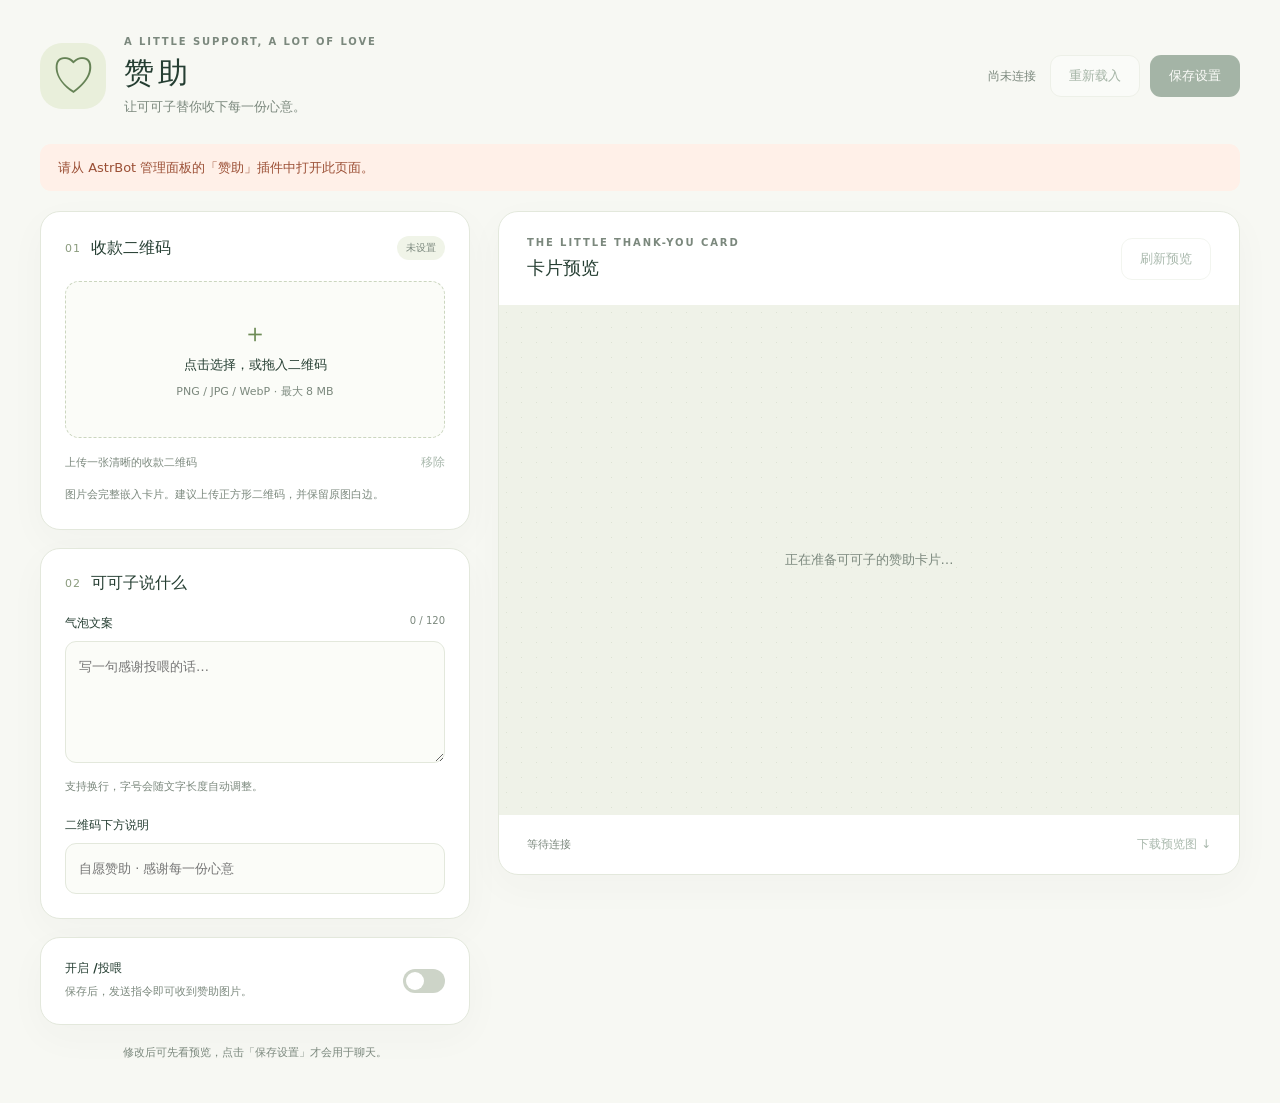
==== pages/settings/index.html @ b1eaca6d "feat: 新增可可子赞助图片与配置预览 支持 /投喂 返回赞助卡片，使用用户参考图生成透明角色，完整嵌入付款二维码并支持气泡文案配置。提供兼容 Pages 与 Views 的管理页面，上传和预览使用" ====
<!doctype html>
<html lang="zh-CN">
<head>
  <meta charset="UTF-8" />
  <meta name="viewport" content="width=device-width,initial-scale=1" />
  <title>赞助设置</title>
  <link rel="stylesheet" href="./style.css" />
</head>
<body>
  <main>
    <header>
      <div class="brand"><span class="brand-mark" aria-hidden="true">♡</span><div><p class="eyebrow">A LITTLE SUPPORT, A LOT OF LOVE</p><h1>赞助</h1><p class="subtitle">让可可子替你收下每一份心意。</p></div></div>
      <div class="header-actions"><span id="save-state" class="state">正在连接…</span><button id="reload" type="button" class="secondary">重新载入</button><button id="confirm-reload" type="button" class="secondary" hidden>放弃修改并载入</button><button id="save" type="button" disabled>保存设置</button></div>
    </header>
    <div id="notice" class="notice" role="status" aria-live="polite" hidden></div>
    <div class="layout">
      <form id="settings-form" class="controls" novalidate>
        <section class="panel">
          <div class="section-heading"><span class="step">01</span><h2>收款二维码</h2><span id="qr-state" class="tag">未设置</span></div>
          <label class="upload-zone" id="drop-zone" for="qr-file"><span class="upload-icon" aria-hidden="true">＋</span><strong>点击选择，或拖入二维码</strong><span>PNG / JPG / WebP · 最大 8 MB</span><input id="qr-file" type="file" accept="image/png,image/jpeg,image/webp" /></label>
          <div class="file-info"><span id="file-name">上传一张清晰的收款二维码</span><button type="button" id="remove-qr" class="text-button" disabled>移除</button></div>
          <p class="hint">图片会完整嵌入卡片。建议上传正方形二维码，并保留原图白边。</p>
        </section>
        <section class="panel">
          <div class="section-heading"><span class="step">02</span><h2>可可子说什么</h2></div>
          <label for="bubble-text">气泡文案 <span id="text-count" class="counter">0 / 120</span></label>
          <textarea id="bubble-text" rows="4" maxlength="120" placeholder="写一句感谢投喂的话…"></textarea>
          <p class="hint">支持换行，字号会随文字长度自动调整。</p>
          <label for="footer-text" class="spaced">二维码下方说明</label>
          <input id="footer-text" type="text" maxlength="32" placeholder="自愿赞助 · 感谢每一份心意" />
        </section>
        <section class="panel compact">
          <div><label for="enabled" class="toggle-title">开启 /投喂</label><p class="hint">保存后，发送指令即可收到赞助图片。</p></div>
          <label class="switch"><input id="enabled" type="checkbox" /><span></span></label>
        </section>
        <p class="local-note">修改后可先看预览，点击「保存设置」才会用于聊天。</p>
      </form>
      <section class="preview-panel" aria-labelledby="preview-title">
        <div class="preview-heading"><div><p class="eyebrow">THE LITTLE THANK-YOU CARD</p><h2 id="preview-title">卡片预览</h2></div><button id="refresh-preview" type="button" class="secondary" disabled>刷新预览</button></div>
        <div class="preview-stage"><div id="preview-empty">正在准备可可子的赞助卡片…</div><img id="preview-image" alt="赞助卡片预览" hidden /></div>
        <div class="preview-footer"><span id="preview-state" role="status">等待连接</span><button id="download" type="button" class="text-button" disabled>下载预览图 ↓</button></div>
      </section>
    </div>
  </main>
  <script type="module" src="./app.js"></script>
</body>
</html>
---- pages/settings/style.css ----
:root{font-family:"Microsoft YaHei","PingFang SC",system-ui,sans-serif;color:#253e32;background:#f7f8f3;font-synthesis:none;--surface:#fff;--border:#e3e8dc;--muted:#7b887d;--accent:#42644a;--soft:#f0f4e8;--input:#fbfcf8;--shadow:0 12px 38px #314c3b08;color-scheme:light}
*{box-sizing:border-box}body{margin:0}main{max-width:1320px;margin:auto;padding:36px 40px 40px}header{display:flex;align-items:center;justify-content:space-between;gap:24px;margin-bottom:28px}.brand{display:flex;gap:18px;align-items:center}.brand-mark{display:grid;place-items:center;width:66px;height:66px;border-radius:22px;background:#e9efdb;color:#658255;font-size:45px;font-family:serif}.eyebrow{font-size:10px;letter-spacing:1.9px;font-weight:650;color:var(--muted);margin:0 0 8px}h1{font-size:30px;line-height:1.2;margin:0 0 7px;font-weight:650;letter-spacing:4px}.subtitle{color:var(--muted);margin:0;font-size:13px}.header-actions{display:flex;align-items:center;gap:10px}button{border:1px solid transparent;background:var(--accent);color:white;font:inherit;font-size:13px;padding:11px 18px;border-radius:11px;cursor:pointer;white-space:nowrap;transition:.15s}button:hover{filter:brightness(.95);transform:translateY(-1px)}button:disabled{opacity:.45;cursor:default;transform:none}.secondary{color:var(--accent);border-color:var(--border);background:var(--surface)}.state{color:var(--muted);font-size:12px;margin-right:4px}.state.dirty{color:#a57d2c}.layout{display:grid;grid-template-columns:minmax(300px,430px) minmax(340px,1fr);gap:28px;align-items:start}.controls{display:flex;flex-direction:column;gap:18px}.panel,.preview-panel{background:var(--surface);border:1px solid var(--border);border-radius:20px;box-shadow:var(--shadow)}.panel{padding:24px}.section-heading{display:flex;align-items:center;gap:10px;margin-bottom:21px}h2{font-size:16px;font-weight:650;margin:0}.step{font-size:11px;letter-spacing:1px;color:#8a9b7d}.tag{margin-left:auto;font-size:10px;border-radius:20px;padding:5px 9px;color:var(--muted);background:var(--soft)}.tag.ready{color:#4c704e}.upload-zone{display:flex;flex-direction:column;align-items:center;justify-content:center;gap:10px;min-height:157px;border:1.5px dashed #cbd6bf;border-radius:14px;background:var(--input);cursor:pointer;text-align:center}.upload-zone:hover,.upload-zone.dragging{border-color:#73935b;background:var(--soft)}.upload-icon{font-size:26px;line-height:1;color:#6e8c57}.upload-zone strong{font-size:13px;font-weight:550}.upload-zone>span:last-of-type{font-size:11px;color:var(--muted)}.upload-zone input{position:absolute;width:1px;height:1px;opacity:0}.upload-zone:focus-within{outline:2px solid #8ba46d;outline-offset:3px}.file-info{display:flex;align-items:center;gap:12px;margin-top:12px;min-width:0}.file-info>span{color:var(--muted);font-size:11px;white-space:nowrap;text-overflow:ellipsis;overflow:hidden;flex:1}.text-button{border:0;background:none;color:var(--accent);padding:4px 0;font-size:12px}.hint{color:var(--muted);font-size:11px;line-height:1.8;margin:10px 0 0}label:not(.upload-zone):not(.switch){display:block;font-size:12px;font-weight:550;margin-bottom:9px}.counter{float:right;color:var(--muted);font-size:10px;font-weight:400}textarea,input[type=text]{width:100%;border:1px solid var(--border);border-radius:11px;background:var(--input);padding:13px;color:inherit;font:inherit;font-size:13px;line-height:1.8;resize:vertical}textarea:focus,input:focus{outline:2px solid #a4b98b66;border-color:#a4b98b}.spaced{margin-top:20px}.compact{display:flex;justify-content:space-between;align-items:center;padding:22px 24px;gap:15px}.compact .hint{margin:0}.toggle-title{margin-bottom:5px!important}.switch{position:relative;display:block;width:42px;height:24px;flex-shrink:0}.switch input{position:absolute;opacity:0}.switch span{display:block;border-radius:20px;width:42px;height:24px;background:#cdd4c8;cursor:pointer}.switch span:after{content:"";position:absolute;top:3px;left:3px;height:18px;width:18px;background:white;border-radius:100%;transition:.2s}.switch input:checked+span{background:var(--accent)}.switch input:checked+span:after{transform:translateX(18px)}.switch input:focus-visible+span{outline:2px solid #8ba46d;outline-offset:3px}.local-note{font-size:11px;color:var(--muted);text-align:center;margin:0;line-height:1.8}.preview-panel{overflow:hidden;position:sticky;top:20px}.preview-heading{display:flex;align-items:center;justify-content:space-between;gap:16px;padding:25px 28px}.preview-heading h2{font-size:18px}.preview-stage{display:grid;place-items:center;min-height:510px;background-color:#eff2e8;background-image:radial-gradient(#bcc8af60 .8px,transparent .8px);background-size:15px 15px;padding:26px}.preview-stage img{display:block;width:min(100%,400px);height:auto;border-radius:10px;box-shadow:0 14px 35px #34463020}.preview-stage img[hidden]{display:none}#preview-empty{text-align:center;color:var(--muted);font-size:13px}.preview-footer{display:flex;justify-content:space-between;align-items:center;gap:12px;padding:17px 28px;font-size:11px;color:var(--muted)}.notice{padding:13px 18px;border-radius:11px;margin:0 0 20px;font-size:13px;line-height:1.65;background:#ecf2df;color:#47613b}.notice.error{background:#fff0e8;color:#9b4f35}.notice[hidden]{display:none}.busy{cursor:progress}button:focus-visible{outline:2px solid #8ba46d;outline-offset:3px}
:root[data-theme=dark]{color:#e2e9de;background:#1c241f;--surface:#253128;--border:#3c493c;--muted:#a2b09e;--accent:#779761;--soft:#354431;--input:#202c23;--shadow:none;color-scheme:dark}:root[data-theme=dark] .brand-mark{background:#354431;color:#aacb91}:root[data-theme=dark] .preview-stage{background-color:#1c281f}:root[data-theme=dark] .notice{background:#354431;color:#d1dfc2}:root[data-theme=dark] .notice.error{background:#553a2e;color:#f2c2a8}
@media(max-width:1000px){main{padding:26px 24px}.header-actions{flex-wrap:wrap;justify-content:flex-end}.layout{gap:20px;grid-template-columns:minmax(280px,390px) minmax(280px,1fr)}.preview-heading{padding:22px}.preview-heading .eyebrow{letter-spacing:1px;font-size:9px}}
@media(max-width:740px){main{padding:22px 16px}header{align-items:flex-start;flex-direction:column;gap:20px}.header-actions{width:100%;justify-content:flex-end}.state{margin-right:auto}.layout{grid-template-columns:1fr}.preview-panel{position:static}.brand-mark{width:56px;height:56px}.panel{padding:22px}.preview-stage{min-height:360px;padding:20px}.preview-heading,.preview-footer{padding:20px}.eyebrow{font-size:9px}.preview-heading .eyebrow{display:none}}
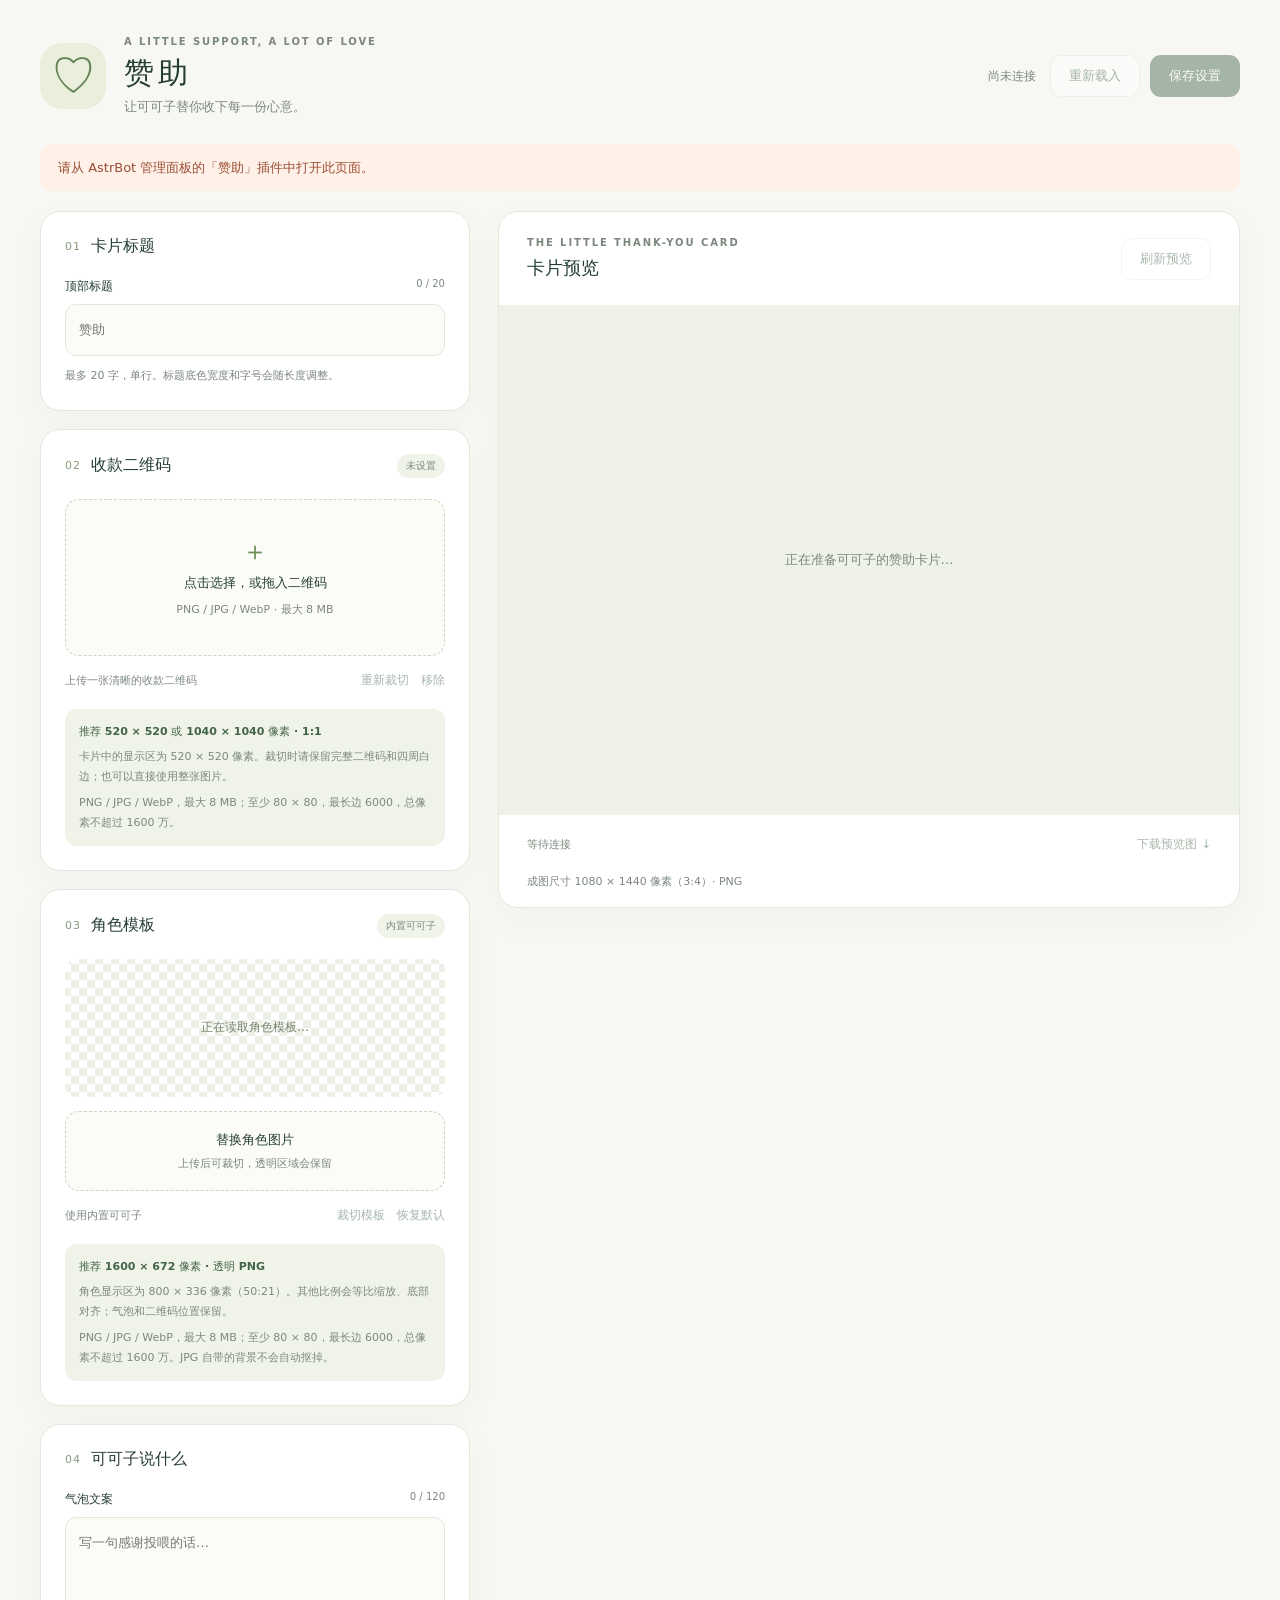
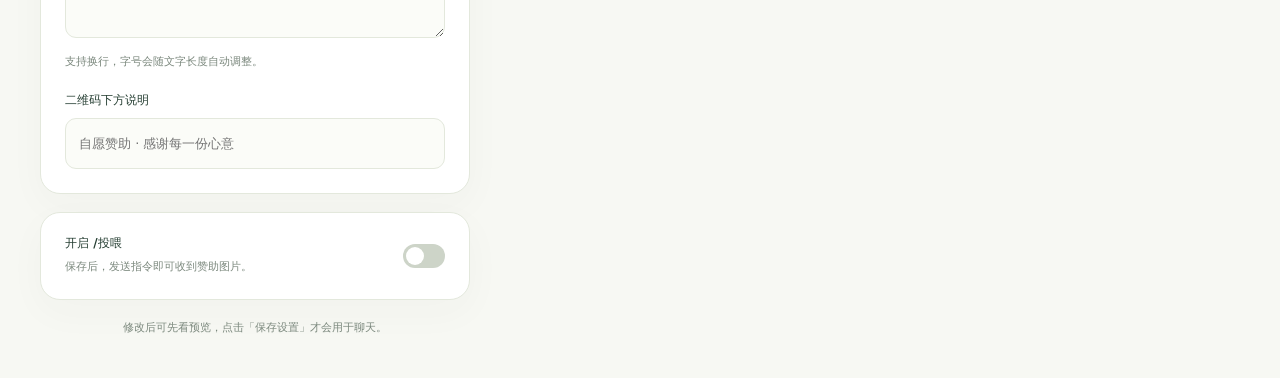
==== commit 72df8502: "feat: 支持赞助标题与角色模板配置及图片裁切 为赞助卡片增加可修改标题、角色模板替换和恢复默认，上传支持拖动及原图像素裁切；明确图片尺寸并保留透明度、原文件和草稿保存边界。升级至 0.2.0，兼容" ====
--- a/pages/settings/index.html
+++ b/pages/settings/index.html
@@ -16,13 +16,26 @@
     <div class="layout">
       <form id="settings-form" class="controls" novalidate>
         <section class="panel">
-          <div class="section-heading"><span class="step">01</span><h2>收款二维码</h2><span id="qr-state" class="tag">未设置</span></div>
-          <label class="upload-zone" id="drop-zone" for="qr-file"><span class="upload-icon" aria-hidden="true">＋</span><strong>点击选择，或拖入二维码</strong><span>PNG / JPG / WebP · 最大 8 MB</span><input id="qr-file" type="file" accept="image/png,image/jpeg,image/webp" /></label>
-          <div class="file-info"><span id="file-name">上传一张清晰的收款二维码</span><button type="button" id="remove-qr" class="text-button" disabled>移除</button></div>
-          <p class="hint">图片会完整嵌入卡片。建议上传正方形二维码，并保留原图白边。</p>
+          <div class="section-heading"><span class="step">01</span><h2>卡片标题</h2></div>
+          <label for="card-title">顶部标题 <span id="title-count" class="counter">0 / 20</span></label>
+          <input id="card-title" type="text" maxlength="20" placeholder="赞助" />
+          <p class="hint">最多 20 字，单行。标题底色宽度和字号会随长度调整。</p>
         </section>
         <section class="panel">
-          <div class="section-heading"><span class="step">02</span><h2>可可子说什么</h2></div>
+          <div class="section-heading"><span class="step">02</span><h2>收款二维码</h2><span id="qr-state" class="tag">未设置</span></div>
+          <label class="upload-zone" id="drop-zone" for="qr-file"><span class="upload-icon" aria-hidden="true">＋</span><strong>点击选择，或拖入二维码</strong><span>PNG / JPG / WebP · 最大 8 MB</span><input id="qr-file" type="file" accept="image/png,image/jpeg,image/webp" /></label>
+          <div class="file-info"><span id="file-name">上传一张清晰的收款二维码</span><button type="button" id="crop-qr" class="text-button" disabled>重新裁切</button><button type="button" id="remove-qr" class="text-button" disabled>移除</button></div>
+          <div class="image-spec"><strong>推荐 520 × 520 或 1040 × 1040 像素 · 1:1</strong><p>卡片中的显示区为 520 × 520 像素。裁切时请保留完整二维码和四周白边；也可以直接使用整张图片。</p><p>PNG / JPG / WebP，最大 8 MB；至少 80 × 80，最长边 6000，总像素不超过 1600 万。</p></div>
+        </section>
+        <section class="panel">
+          <div class="section-heading"><span class="step">03</span><h2>角色模板</h2><span id="character-state" class="tag">内置可可子</span></div>
+          <div class="template-thumb"><img id="character-preview" alt="当前角色模板" hidden /><span id="character-loading">正在读取角色模板…</span></div>
+          <label class="upload-zone compact-upload" id="character-drop-zone" for="character-file"><strong>替换角色图片</strong><span>上传后可裁切，透明区域会保留</span><input id="character-file" type="file" accept="image/png,image/jpeg,image/webp" /></label>
+          <div class="file-info"><span id="character-name">使用内置可可子</span><button type="button" id="crop-character" class="text-button" disabled>裁切模板</button><button type="button" id="restore-character" class="text-button" disabled>恢复默认</button></div>
+          <div class="image-spec"><strong>推荐 1600 × 672 像素 · 透明 PNG</strong><p>角色显示区为 800 × 336 像素（50:21）。其他比例会等比缩放、底部对齐；气泡和二维码位置保留。</p><p>PNG / JPG / WebP，最大 8 MB；至少 80 × 80，最长边 6000，总像素不超过 1600 万。JPG 自带的背景不会自动抠掉。</p></div>
+        </section>
+        <section class="panel">
+          <div class="section-heading"><span class="step">04</span><h2>可可子说什么</h2></div>
           <label for="bubble-text">气泡文案 <span id="text-count" class="counter">0 / 120</span></label>
           <textarea id="bubble-text" rows="4" maxlength="120" placeholder="写一句感谢投喂的话…"></textarea>
           <p class="hint">支持换行，字号会随文字长度自动调整。</p>
@@ -39,9 +52,19 @@
         <div class="preview-heading"><div><p class="eyebrow">THE LITTLE THANK-YOU CARD</p><h2 id="preview-title">卡片预览</h2></div><button id="refresh-preview" type="button" class="secondary" disabled>刷新预览</button></div>
         <div class="preview-stage"><div id="preview-empty">正在准备可可子的赞助卡片…</div><img id="preview-image" alt="赞助卡片预览" hidden /></div>
         <div class="preview-footer"><span id="preview-state" role="status">等待连接</span><button id="download" type="button" class="text-button" disabled>下载预览图 ↓</button></div>
+        <p class="output-spec">成图尺寸 1080 × 1440 像素（3:4）· PNG</p>
       </section>
     </div>
   </main>
+  <dialog id="crop-dialog" class="crop-dialog" aria-labelledby="crop-heading">
+    <div class="crop-heading"><div><h2 id="crop-heading">裁切图片</h2><p id="crop-help" class="hint"></p></div><button id="crop-cancel" class="secondary" type="button">取消</button></div>
+    <div class="crop-toolbar"><label for="crop-aspect">选区比例</label><select id="crop-aspect"><option value="free">自由裁切</option><option value="recommended" id="crop-recommended">推荐比例</option><option value="original">原图比例</option></select><button id="crop-reset" type="button" class="text-button">重置选区</button><span id="crop-source-size"></span></div>
+    <canvas id="crop-canvas" width="960" height="560" aria-label="拖动选框移动，拖动四角调整裁切范围"></canvas>
+    <p class="hint">拖动选框移动、拖动四角缩放，或在下方输入精确像素。选框外的区域会被裁掉。</p>
+    <div class="crop-numbers"><label>左侧 X<input id="crop-x" type="number" min="0" step="1" /></label><label>顶部 Y<input id="crop-y" type="number" min="0" step="1" /></label><label>宽度<input id="crop-width" type="number" min="1" step="1" /></label><label>高度<input id="crop-height" type="number" min="1" step="1" /></label></div>
+    <p id="crop-size-error" class="crop-error" hidden>选区至少需要 80 × 80 像素。</p>
+    <div class="crop-actions"><span id="crop-selection-size" aria-live="polite"></span><button id="crop-original" type="button" class="secondary">使用整张图片</button><button id="crop-apply" type="button">应用裁切</button></div>
+  </dialog>
   <script type="module" src="./app.js"></script>
 </body>
 </html>
--- a/pages/settings/style.css
+++ b/pages/settings/style.css
@@ -3,3 +3,6 @@
 :root[data-theme=dark]{color:#e2e9de;background:#1c241f;--surface:#253128;--border:#3c493c;--muted:#a2b09e;--accent:#779761;--soft:#354431;--input:#202c23;--shadow:none;color-scheme:dark}:root[data-theme=dark] .brand-mark{background:#354431;color:#aacb91}:root[data-theme=dark] .preview-stage{background-color:#1c281f}:root[data-theme=dark] .notice{background:#354431;color:#d1dfc2}:root[data-theme=dark] .notice.error{background:#553a2e;color:#f2c2a8}
 @media(max-width:1000px){main{padding:26px 24px}.header-actions{flex-wrap:wrap;justify-content:flex-end}.layout{gap:20px;grid-template-columns:minmax(280px,390px) minmax(280px,1fr)}.preview-heading{padding:22px}.preview-heading .eyebrow{letter-spacing:1px;font-size:9px}}
 @media(max-width:740px){main{padding:22px 16px}header{align-items:flex-start;flex-direction:column;gap:20px}.header-actions{width:100%;justify-content:flex-end}.state{margin-right:auto}.layout{grid-template-columns:1fr}.preview-panel{position:static}.brand-mark{width:56px;height:56px}.panel{padding:22px}.preview-stage{min-height:360px;padding:20px}.preview-heading,.preview-footer{padding:20px}.eyebrow{font-size:9px}.preview-heading .eyebrow{display:none}}
+.image-spec{margin-top:16px;padding:13px 14px;border-radius:12px;background:var(--soft);font-size:11px;line-height:1.8;color:var(--muted)}
+.image-spec strong{color:var(--accent);font-size:11px;font-weight:600}.image-spec p{margin:6px 0 0}.compact-upload{min-height:80px;margin-top:14px;gap:7px}.template-thumb{height:138px;display:grid;place-items:center;border-radius:12px;overflow:hidden;background:repeating-conic-gradient(#edf0e7 0% 25%,#fff 0% 50%) 50% / 16px 16px}.template-thumb img{display:block;max-width:100%;max-height:138px;object-fit:contain}.template-thumb img[hidden]{display:none}.template-thumb span{font-size:12px;color:#738369}.output-spec{margin:0;padding:0 28px 18px;color:var(--muted);font-size:11px}.file-info{flex-wrap:wrap}.file-info>span{min-width:60px}.crop-dialog{border:1px solid var(--border);border-radius:20px;width:min(880px,calc(100vw - 28px));max-height:calc(100dvh - 28px);padding:24px;background:var(--surface);color:inherit;box-shadow:0 20px 80px #0003;overflow:auto}.crop-dialog::backdrop{background:#14231bcc;backdrop-filter:blur(3px)}.crop-heading{display:flex;justify-content:space-between;align-items:flex-start;gap:18px}.crop-heading h2{font-size:20px}.crop-heading .hint{max-width:600px}.crop-toolbar{display:flex;align-items:center;flex-wrap:wrap;gap:12px;margin:20px 0 14px;font-size:12px}.crop-toolbar label{margin:0!important}.crop-toolbar select{border:1px solid var(--border);padding:8px;border-radius:8px;background:var(--input);color:inherit}.crop-toolbar>span{margin-left:auto;color:var(--muted);font-size:11px}#crop-canvas{display:block;width:100%;height:auto;touch-action:none;border-radius:10px;cursor:crosshair}.crop-numbers{display:grid;grid-template-columns:repeat(4,1fr);gap:12px;margin-top:16px}.crop-numbers input{width:100%;margin-top:8px;border:1px solid var(--border);border-radius:8px;padding:9px;background:var(--input);color:inherit;font:inherit}.crop-actions{display:flex;align-items:center;gap:10px;margin-top:18px}.crop-actions>span{margin-right:auto;font-size:12px;color:var(--muted)}.crop-error{color:#af6139;font-size:12px}.crop-error[hidden]{display:none}
+@media(max-width:540px){.crop-dialog{padding:18px}.crop-numbers{gap:8px}.crop-actions{flex-wrap:wrap}.crop-actions>span{width:100%}.crop-toolbar{gap:9px}.crop-toolbar>span{width:100%;margin:0}.crop-heading h2{font-size:17px}}
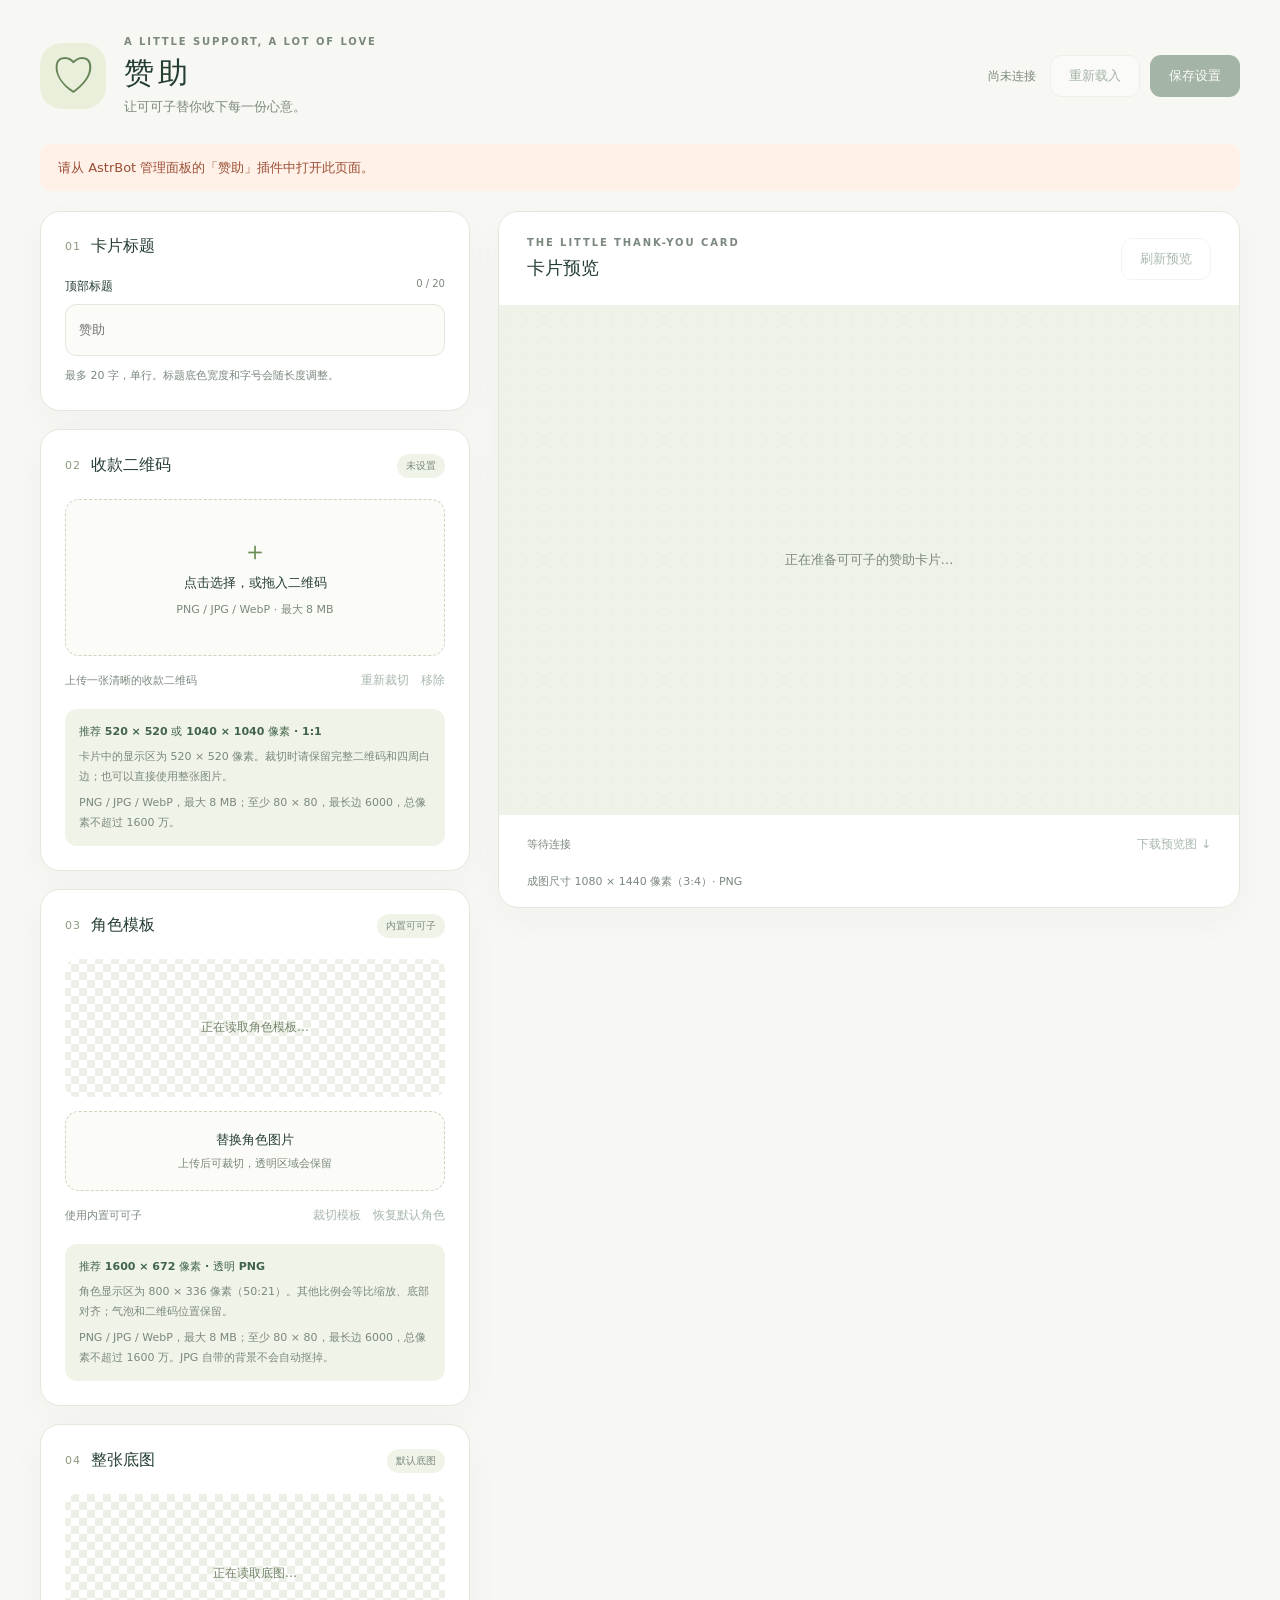
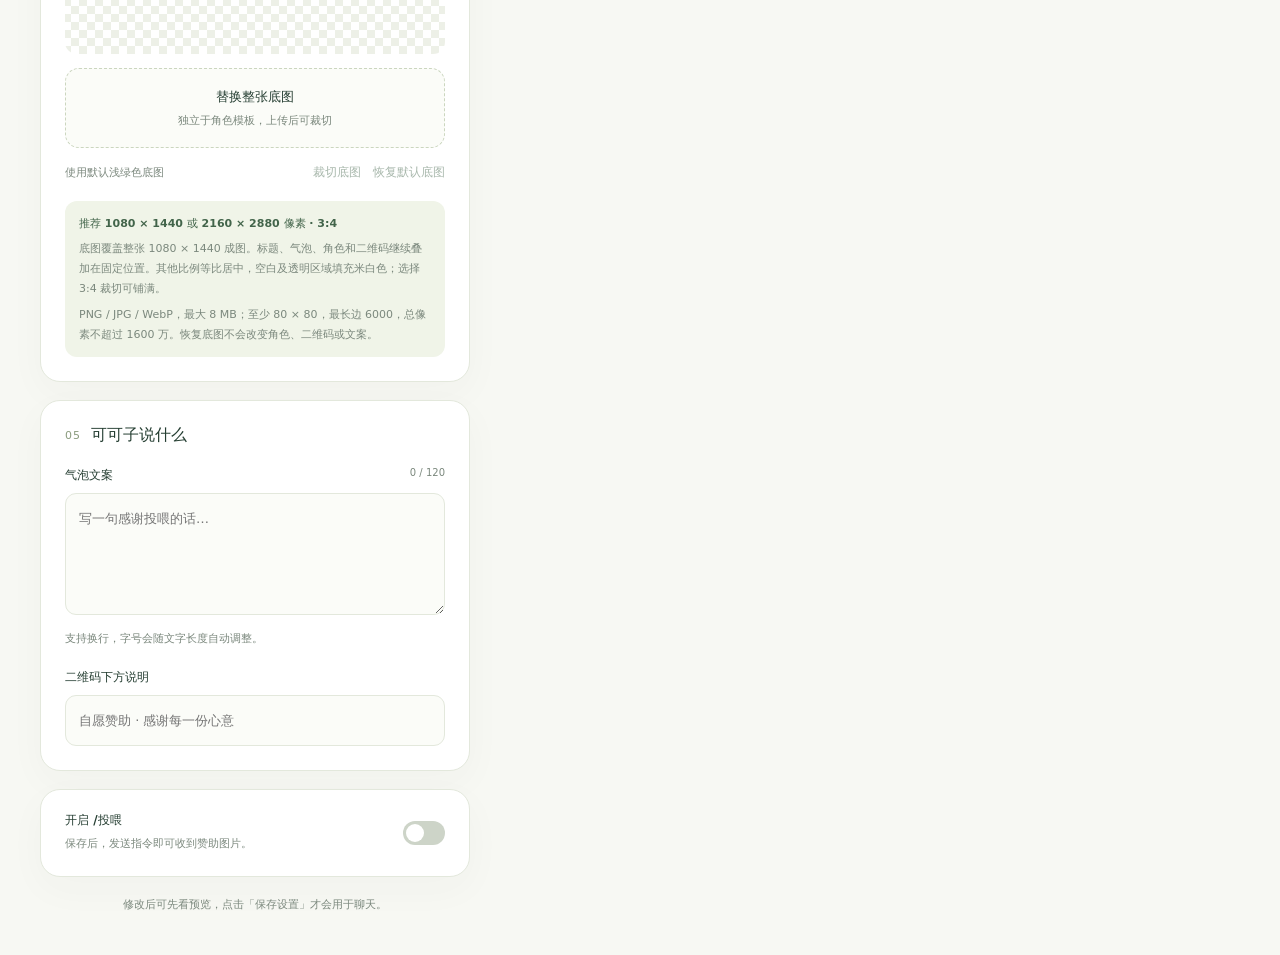
==== commit d497678b: "feat: 支持角色与整张底图独立替换和恢复 新增整张底图上传配置、3:4 裁切与默认底图预览，保留标题、气泡、角色和二维码图层的位置。角色与底图可分别恢复，兼容已有配置，并补充尺寸说明及缓存更新。版" ====
--- a/pages/settings/index.html
+++ b/pages/settings/index.html
@@ -31,11 +31,18 @@
           <div class="section-heading"><span class="step">03</span><h2>角色模板</h2><span id="character-state" class="tag">内置可可子</span></div>
           <div class="template-thumb"><img id="character-preview" alt="当前角色模板" hidden /><span id="character-loading">正在读取角色模板…</span></div>
           <label class="upload-zone compact-upload" id="character-drop-zone" for="character-file"><strong>替换角色图片</strong><span>上传后可裁切，透明区域会保留</span><input id="character-file" type="file" accept="image/png,image/jpeg,image/webp" /></label>
-          <div class="file-info"><span id="character-name">使用内置可可子</span><button type="button" id="crop-character" class="text-button" disabled>裁切模板</button><button type="button" id="restore-character" class="text-button" disabled>恢复默认</button></div>
+          <div class="file-info"><span id="character-name">使用内置可可子</span><button type="button" id="crop-character" class="text-button" disabled>裁切模板</button><button type="button" id="restore-character" class="text-button" disabled>恢复默认角色</button></div>
           <div class="image-spec"><strong>推荐 1600 × 672 像素 · 透明 PNG</strong><p>角色显示区为 800 × 336 像素（50:21）。其他比例会等比缩放、底部对齐；气泡和二维码位置保留。</p><p>PNG / JPG / WebP，最大 8 MB；至少 80 × 80，最长边 6000，总像素不超过 1600 万。JPG 自带的背景不会自动抠掉。</p></div>
         </section>
         <section class="panel">
-          <div class="section-heading"><span class="step">04</span><h2>可可子说什么</h2></div>
+          <div class="section-heading"><span class="step">04</span><h2>整张底图</h2><span id="background-state" class="tag">默认底图</span></div>
+          <div class="template-thumb background-thumb"><img id="background-preview" alt="当前整张底图" hidden /><span id="background-loading">正在读取底图…</span></div>
+          <label class="upload-zone compact-upload" id="background-drop-zone" for="background-file"><strong>替换整张底图</strong><span>独立于角色模板，上传后可裁切</span><input id="background-file" type="file" accept="image/png,image/jpeg,image/webp" /></label>
+          <div class="file-info"><span id="background-name">使用默认浅绿色底图</span><button type="button" id="crop-background" class="text-button" disabled>裁切底图</button><button type="button" id="restore-background" class="text-button" disabled>恢复默认底图</button></div>
+          <div class="image-spec"><strong>推荐 1080 × 1440 或 2160 × 2880 像素 · 3:4</strong><p>底图覆盖整张 1080 × 1440 成图。标题、气泡、角色和二维码继续叠加在固定位置。其他比例等比居中，空白及透明区域填充米白色；选择 3:4 裁切可铺满。</p><p>PNG / JPG / WebP，最大 8 MB；至少 80 × 80，最长边 6000，总像素不超过 1600 万。恢复底图不会改变角色、二维码或文案。</p></div>
+        </section>
+        <section class="panel">
+          <div class="section-heading"><span class="step">05</span><h2>可可子说什么</h2></div>
           <label for="bubble-text">气泡文案 <span id="text-count" class="counter">0 / 120</span></label>
           <textarea id="bubble-text" rows="4" maxlength="120" placeholder="写一句感谢投喂的话…"></textarea>
           <p class="hint">支持换行，字号会随文字长度自动调整。</p>
--- a/pages/settings/style.css
+++ b/pages/settings/style.css
@@ -4,5 +4,6 @@
 @media(max-width:1000px){main{padding:26px 24px}.header-actions{flex-wrap:wrap;justify-content:flex-end}.layout{gap:20px;grid-template-columns:minmax(280px,390px) minmax(280px,1fr)}.preview-heading{padding:22px}.preview-heading .eyebrow{letter-spacing:1px;font-size:9px}}
 @media(max-width:740px){main{padding:22px 16px}header{align-items:flex-start;flex-direction:column;gap:20px}.header-actions{width:100%;justify-content:flex-end}.state{margin-right:auto}.layout{grid-template-columns:1fr}.preview-panel{position:static}.brand-mark{width:56px;height:56px}.panel{padding:22px}.preview-stage{min-height:360px;padding:20px}.preview-heading,.preview-footer{padding:20px}.eyebrow{font-size:9px}.preview-heading .eyebrow{display:none}}
 .image-spec{margin-top:16px;padding:13px 14px;border-radius:12px;background:var(--soft);font-size:11px;line-height:1.8;color:var(--muted)}
+.template-thumb.background-thumb{height:160px}.template-thumb.background-thumb img{max-height:160px}
 .image-spec strong{color:var(--accent);font-size:11px;font-weight:600}.image-spec p{margin:6px 0 0}.compact-upload{min-height:80px;margin-top:14px;gap:7px}.template-thumb{height:138px;display:grid;place-items:center;border-radius:12px;overflow:hidden;background:repeating-conic-gradient(#edf0e7 0% 25%,#fff 0% 50%) 50% / 16px 16px}.template-thumb img{display:block;max-width:100%;max-height:138px;object-fit:contain}.template-thumb img[hidden]{display:none}.template-thumb span{font-size:12px;color:#738369}.output-spec{margin:0;padding:0 28px 18px;color:var(--muted);font-size:11px}.file-info{flex-wrap:wrap}.file-info>span{min-width:60px}.crop-dialog{border:1px solid var(--border);border-radius:20px;width:min(880px,calc(100vw - 28px));max-height:calc(100dvh - 28px);padding:24px;background:var(--surface);color:inherit;box-shadow:0 20px 80px #0003;overflow:auto}.crop-dialog::backdrop{background:#14231bcc;backdrop-filter:blur(3px)}.crop-heading{display:flex;justify-content:space-between;align-items:flex-start;gap:18px}.crop-heading h2{font-size:20px}.crop-heading .hint{max-width:600px}.crop-toolbar{display:flex;align-items:center;flex-wrap:wrap;gap:12px;margin:20px 0 14px;font-size:12px}.crop-toolbar label{margin:0!important}.crop-toolbar select{border:1px solid var(--border);padding:8px;border-radius:8px;background:var(--input);color:inherit}.crop-toolbar>span{margin-left:auto;color:var(--muted);font-size:11px}#crop-canvas{display:block;width:100%;height:auto;touch-action:none;border-radius:10px;cursor:crosshair}.crop-numbers{display:grid;grid-template-columns:repeat(4,1fr);gap:12px;margin-top:16px}.crop-numbers input{width:100%;margin-top:8px;border:1px solid var(--border);border-radius:8px;padding:9px;background:var(--input);color:inherit;font:inherit}.crop-actions{display:flex;align-items:center;gap:10px;margin-top:18px}.crop-actions>span{margin-right:auto;font-size:12px;color:var(--muted)}.crop-error{color:#af6139;font-size:12px}.crop-error[hidden]{display:none}
 @media(max-width:540px){.crop-dialog{padding:18px}.crop-numbers{gap:8px}.crop-actions{flex-wrap:wrap}.crop-actions>span{width:100%}.crop-toolbar{gap:9px}.crop-toolbar>span{width:100%;margin:0}.crop-heading h2{font-size:17px}}
